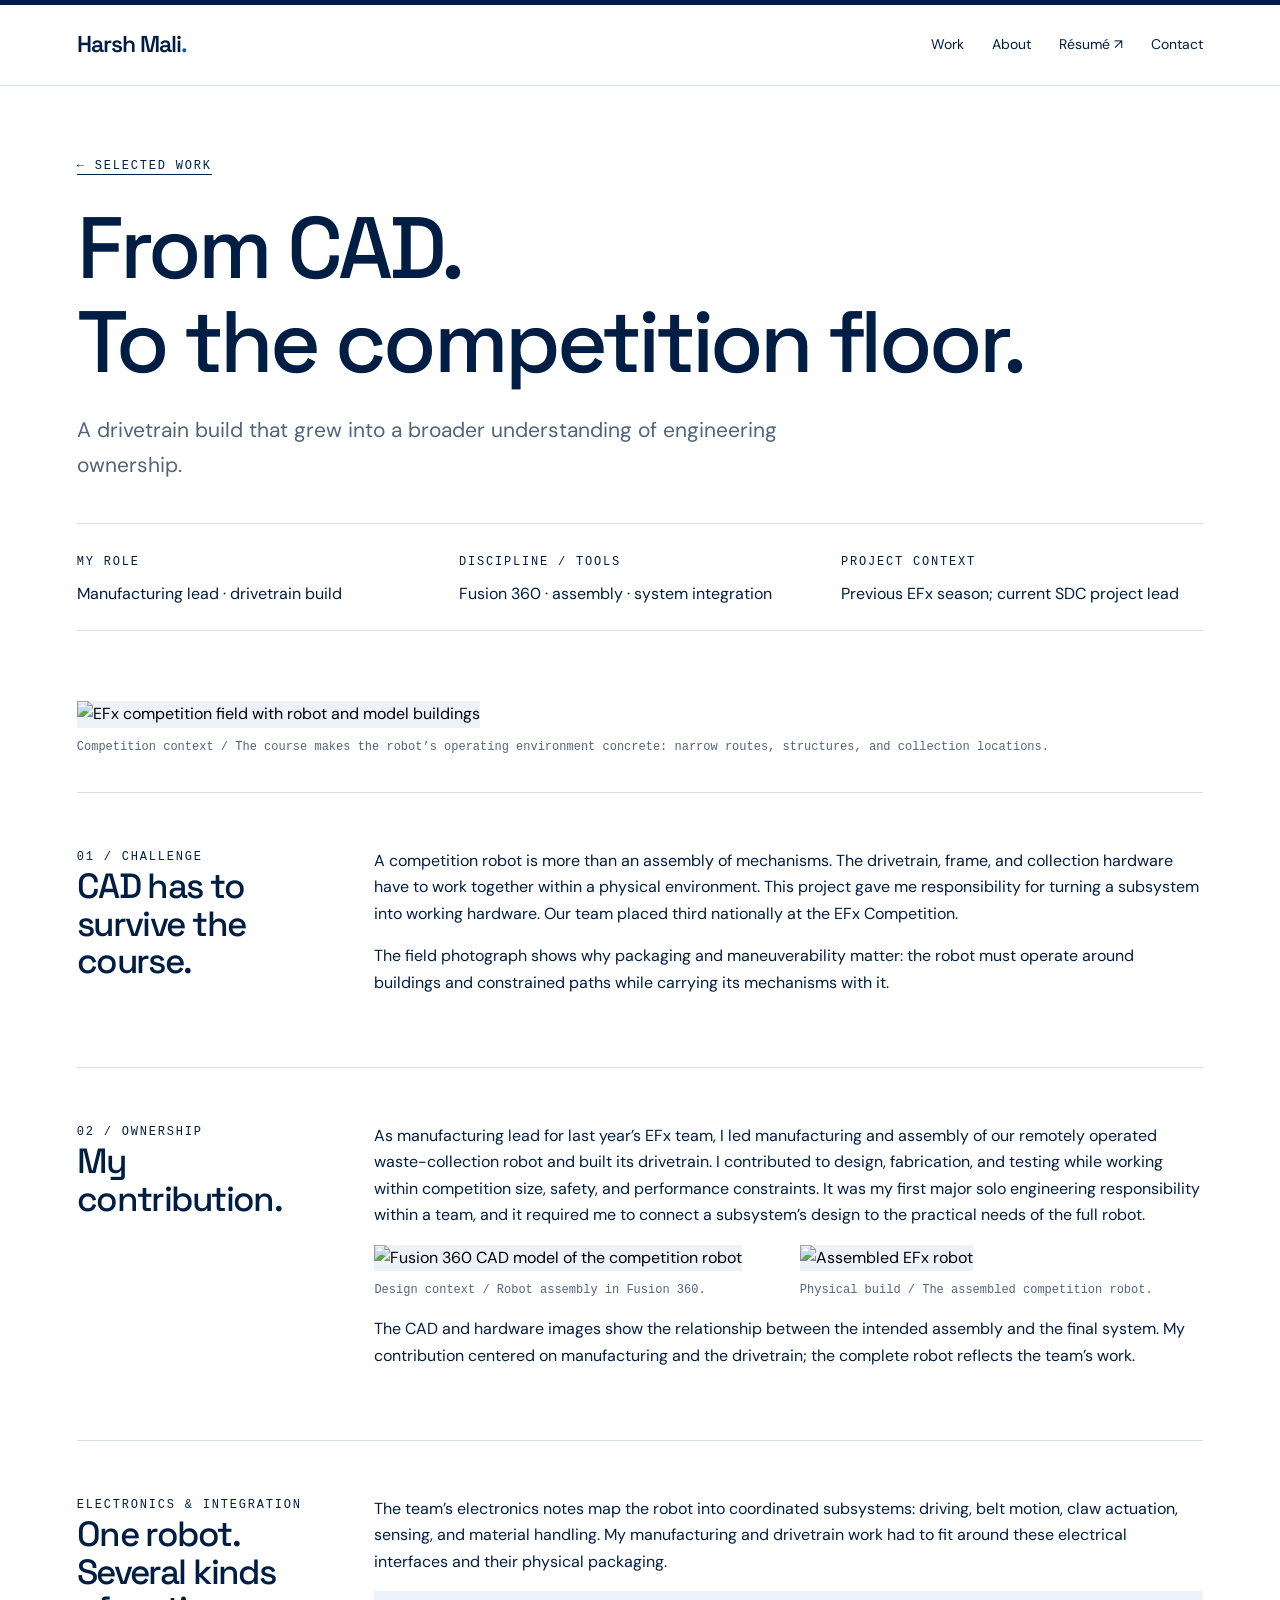
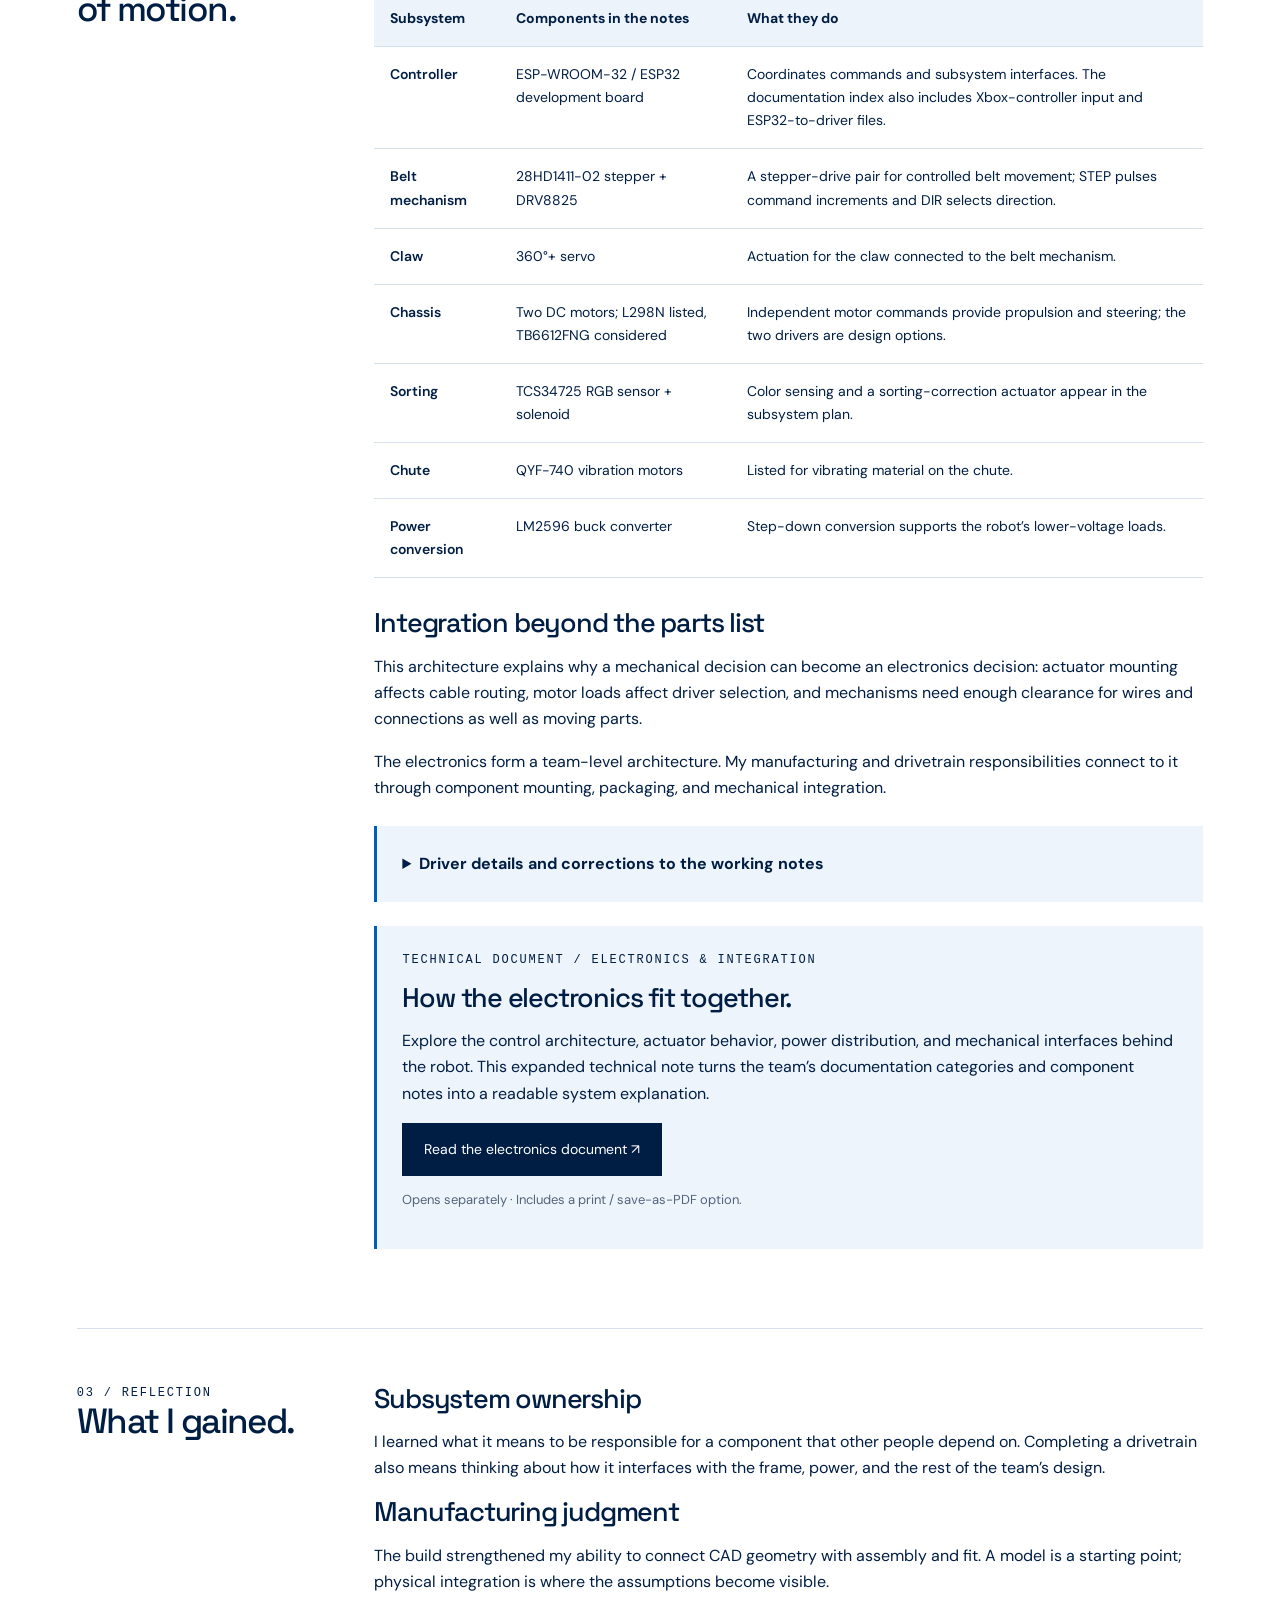
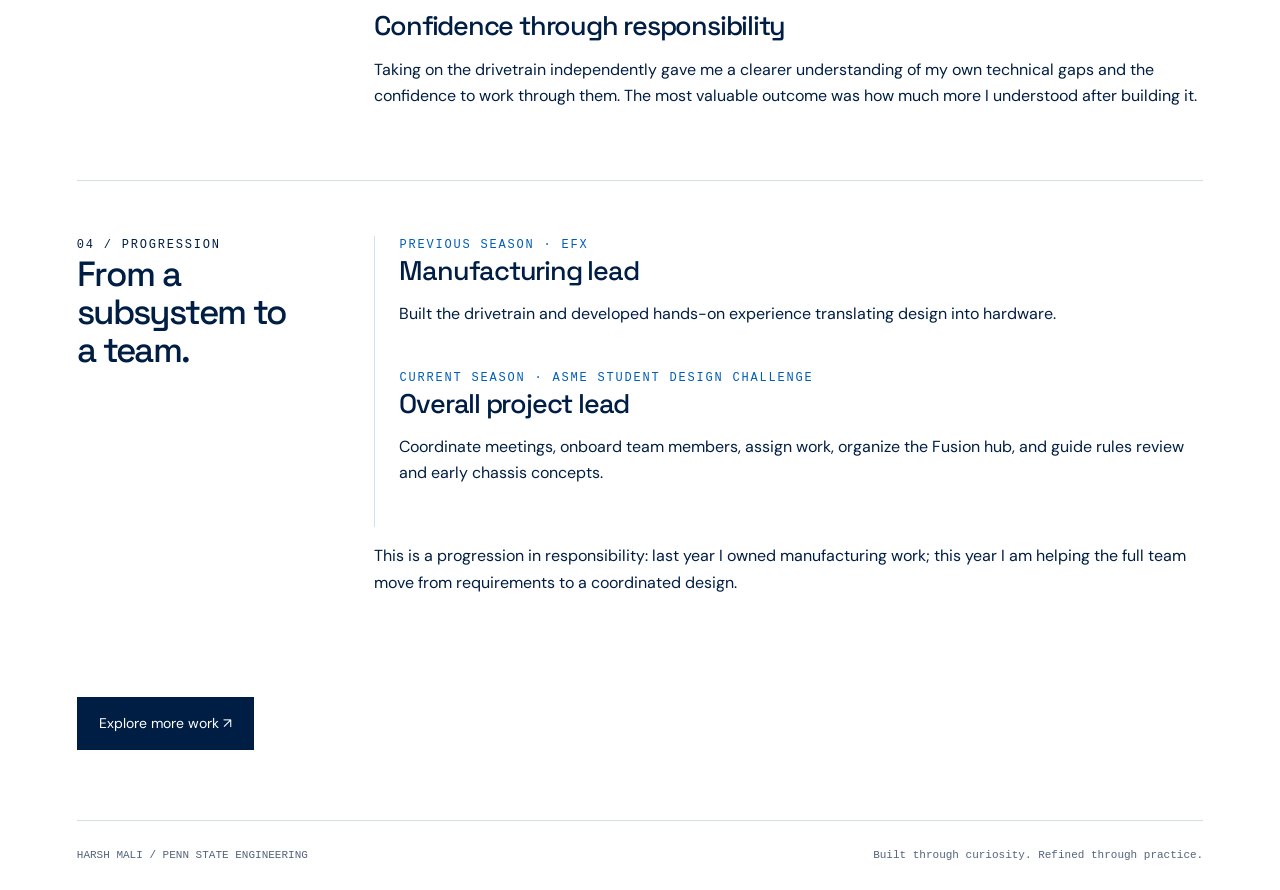
==== efx.html @ 294d9cc9 "Add files via upload" ====
<!doctype html><html lang="en"><head><meta charset="utf-8"><meta name="viewport" content="width=device-width,initial-scale=1"><meta name="description" content="Harsh Mali — mechanical engineering, robotics, additive manufacturing research, and hands-on project work at Penn State."><title>EFx Robotics | Harsh Mali</title><link rel="stylesheet" href="style.css"></head><body><a class="skip" href="#main">Skip to content</a><nav><a class="brand" href="index.html">Harsh Mali<span style="color:#005eb8">.</span></a><div class="links"><a href="index.html#work">Work</a><a href="index.html#about">About</a><a href="resume.html">Résumé ↗</a><a href="index.html#contact">Contact</a></div></nav><main id="main"><div class="wrap"><header class="case-hero"><a class="meta" href="index.html#work">← Selected work</a><h1>From CAD.<br>To the competition floor.</h1><p class="lede">A drivetrain build that grew into a broader understanding of engineering ownership.</p><div class="facts"><div><span class="meta">My role</span><p>Manufacturing lead · drivetrain build</p></div><div><span class="meta">Discipline / tools</span><p>Fusion 360 · assembly · system integration</p></div><div><span class="meta">Project context</span><p>Previous EFx season; current SDC project lead</p></div></div></header><figure class="wide-image "><button class="viewer" aria-label="Enlarge: EFx competition field with robot and model buildings"><img src="assets/competition.png" alt="EFx competition field with robot and model buildings" loading="lazy"></button><figcaption class="caption">Competition context / The course makes the robot’s operating environment concrete: narrow routes, structures, and collection locations.</figcaption></figure><section class="content-grid"><div><div class="meta">01 / Challenge</div><h2>CAD has to survive the course.</h2></div><div class="body-copy"><p>A competition robot is more than an assembly of mechanisms. The drivetrain, frame, and collection hardware have to work together within a physical environment. This project gave me responsibility for turning a subsystem into working hardware. Our team placed third nationally at the EFx Competition.</p><p>The field photograph shows why packaging and maneuverability matter: the robot must operate around buildings and constrained paths while carrying its mechanisms with it.</p></div></section><section class="content-grid"><div><div class="meta">02 / Ownership</div><h2>My contribution.</h2></div><div class="body-copy"><p>As manufacturing lead for last year’s EFx team, I led manufacturing and assembly of our remotely operated waste-collection robot and built its drivetrain. I contributed to design, fabrication, and testing while working within competition size, safety, and performance constraints. It was my first major solo engineering responsibility within a team, and it required me to connect a subsystem’s design to the practical needs of the full robot.</p><div class="gallery"><figure class="wide-image "><button class="viewer" aria-label="Enlarge: Fusion 360 CAD model of the competition robot"><img src="assets/project-3.png" alt="Fusion 360 CAD model of the competition robot" loading="lazy"></button><figcaption class="caption">Design context / Robot assembly in Fusion 360.</figcaption></figure><figure class="wide-image "><button class="viewer" aria-label="Enlarge: Assembled EFx robot"><img src="assets/project-2.png" alt="Assembled EFx robot" loading="lazy"></button><figcaption class="caption">Physical build / The assembled competition robot.</figcaption></figure></div><p>The CAD and hardware images show the relationship between the intended assembly and the final system. My contribution centered on manufacturing and the drivetrain; the complete robot reflects the team’s work.</p></div></section><section class="content-grid"><div><div class="meta">Electronics & integration</div><h2>One robot.<br>Several kinds of motion.</h2></div><div class="body-copy"><p>The team’s electronics notes map the robot into coordinated subsystems: driving, belt motion, claw actuation, sensing, and material handling. My manufacturing and drivetrain work had to fit around these electrical interfaces and their physical packaging.</p><div class="table-wrap"><table><thead><tr><th>Subsystem</th><th>Components in the notes</th><th>What they do</th></tr></thead><tbody><tr><td>Controller</td><td>ESP-WROOM-32 / ESP32 development board</td><td>Coordinates commands and subsystem interfaces. The documentation index also includes Xbox-controller input and ESP32-to-driver files.</td></tr><tr><td>Belt mechanism</td><td>28HD1411-02 stepper + DRV8825</td><td>A stepper-drive pair for controlled belt movement; STEP pulses command increments and DIR selects direction.</td></tr><tr><td>Claw</td><td>360°+ servo</td><td>Actuation for the claw connected to the belt mechanism.</td></tr><tr><td>Chassis</td><td>Two DC motors; L298N listed, TB6612FNG considered</td><td>Independent motor commands provide propulsion and steering; the two drivers are design options.</td></tr><tr><td>Sorting</td><td>TCS34725 RGB sensor + solenoid</td><td>Color sensing and a sorting-correction actuator appear in the subsystem plan.</td></tr><tr><td>Chute</td><td>QYF-740 vibration motors</td><td>Listed for vibrating material on the chute.</td></tr><tr><td>Power conversion</td><td>LM2596 buck converter</td><td>Step-down conversion supports the robot’s lower-voltage loads.</td></tr></tbody></table></div><h3 style="margin-top:30px">Integration beyond the parts list</h3><p>This architecture explains why a mechanical decision can become an electronics decision: actuator mounting affects cable routing, motor loads affect driver selection, and mechanisms need enough clearance for wires and connections as well as moving parts.</p><p>The electronics form a team-level architecture. My manufacturing and drivetrain responsibilities connect to it through component mounting, packaging, and mechanical integration.</p><details class="callout"><summary><strong>Driver details and corrections to the working notes</strong></summary><p>DRV8825 current regulation depends on the board’s sense resistance: I<sub>limit</sub> = V<sub>REF</sub> / (5R<sub>sense</sub>). A 0.8 A setting corresponds to 0.4 V only with 0.10 Ω sense resistors; it is not obtained by dividing current by the motor winding resistance.</p><p>STEP and DIR set motion; mode inputs select microstepping. nRESET and nSLEEP must be high for operation. nENBL disables the driver outputs when high. nFAULT reports a driver fault; it does not independently shut down every motor on the robot.</p><p>Direction depends on wiring and reference orientation. A driver-enable signal also does not, by itself, establish a complete emergency-stop system.</p><p class="notice">Reference: <a href="https://www.ti.com/lit/ds/symlink/drv8825.pdf" target="_blank" rel="noopener">Texas Instruments DRV8825 datasheet ↗</a>. Carrier-board pin numbering must be checked against the actual board.</p></details><article class="callout"><div class="meta">Technical document / Electronics & integration</div><h3 style="margin-top:12px">How the electronics fit together.</h3><p>Explore the control architecture, actuator behavior, power distribution, and mechanical interfaces behind the robot. This expanded technical note turns the team’s documentation categories and component notes into a readable system explanation.</p><a class="button" href="efx-electronics.html" target="_blank" rel="noopener noreferrer">Read the electronics document ↗</a><p class="notice">Opens separately · Includes a print / save-as-PDF option.</p></article></div></section><section class="content-grid"><div><div class="meta">03 / Reflection</div><h2>What I gained.</h2></div><div class="body-copy"><h3>Subsystem ownership</h3><p>I learned what it means to be responsible for a component that other people depend on. Completing a drivetrain also means thinking about how it interfaces with the frame, power, and the rest of the team’s design.</p><h3>Manufacturing judgment</h3><p>The build strengthened my ability to connect CAD geometry with assembly and fit. A model is a starting point; physical integration is where the assumptions become visible.</p><h3>Confidence through responsibility</h3><p>Taking on the drivetrain independently gave me a clearer understanding of my own technical gaps and the confidence to work through them. The most valuable outcome was how much more I understood after building it.</p></div></section><section class="content-grid"><div><div class="meta">04 / Progression</div><h2>From a subsystem to a team.</h2></div><div class="body-copy"><div class="timeline"><article><div class="meta">Previous season · EFx</div><h3>Manufacturing lead</h3><p>Built the drivetrain and developed hands-on experience translating design into hardware.</p></article><article><div class="meta">Current season · ASME Student Design Challenge</div><h3>Overall project lead</h3><p>Coordinate meetings, onboard team members, assign work, organize the Fusion hub, and guide rules review and early chassis concepts.</p></article></div><p>This is a progression in responsibility: last year I owned manufacturing work; this year I am helping the full team move from requirements to a coordinated design.</p></div></section><div class="actions" style="margin-bottom:70px"><a class="button" href="index.html#work">Explore more work ↗</a></div></div></main><div class="wrap"><footer><span>HARSH MALI / PENN STATE ENGINEERING</span><span>Built through curiosity. Refined through practice.</span></footer></div><dialog id="lightbox"><button type="button" onclick="this.closest('dialog').close()">Close ×</button><img alt=""></dialog><script src="site.js"></script></body></html>
---- style.css ----
@import url('https://fonts.googleapis.com/css2?family=DM+Sans:wght@400;500;600;700&family=Space+Grotesk:wght@400;500;600;700&display=swap');
:root{--ink:#001e44;--muted:#52647c;--paper:#ffffff;--line:#d4dfeb;--green:#96bff0;--dark:#001e44}*{box-sizing:border-box}html{scroll-behavior:smooth;scroll-padding-top:95px}body{margin:0;background:var(--paper);color:var(--ink);font-family:'DM Sans',Arial,sans-serif;line-height:1.65}a{color:inherit;text-underline-offset:5px}button{font:inherit;cursor:pointer}h1,h2,h3{font-family:'Space Grotesk',Arial,sans-serif;line-height:1.08;font-weight:500;letter-spacing:-.045em}h1{font-size:clamp(48px,6.8vw,100px);margin:24px 0}h2{font-size:clamp(36px,4vw,60px);margin:16px 0 30px}h3{font-size:27px;margin:0 0 16px}p{max-width:690px}nav{height:86px;display:flex;align-items:center;justify-content:space-between;gap:20px;border-bottom:1px solid var(--line);padding:0 6%;background:var(--paper);position:sticky;top:0;z-index:10}nav a{text-decoration:none;font-size:14px}nav .brand{font-family:'Space Grotesk',sans-serif;font-size:23px;font-weight:600;letter-spacing:-1px}nav .links{display:flex;gap:28px;align-items:center}.wrap{max-width:1440px;margin:auto;padding:0 6%}.eyebrow,.meta{font-family:monospace;font-size:12px;text-transform:uppercase;letter-spacing:1.8px}.eyebrow{display:flex;align-items:center;gap:10px}.dot{width:7px;height:7px;background:#005eb8;border-radius:50%;display:inline-block}.hero{display:grid;grid-template-columns:1.08fr 1fr;gap:7%;align-items:center;min-height:720px;padding-top:65px;padding-bottom:65px}.hero p{font-size:18px;color:var(--muted);max-width:550px}.hero-visual{position:relative;background:var(--dark);padding:25px;color:white;transform:rotate(1deg)}.hero-visual img{width:100%;aspect-ratio:1.06;object-fit:cover;display:block;filter:saturate(.8)}.hero-visual .meta{display:flex;justify-content:space-between;padding:12px 0 0;font-size:10px}.hero-visual:before{content:'DESIGN → BUILD → UNDERSTAND';display:block;font:10px monospace;letter-spacing:2px;padding-bottom:18px;color:var(--green)}.button{display:inline-flex;align-items:center;gap:35px;padding:14px 21px;background:var(--ink);color:white;text-decoration:none;font-size:14px;border:1px solid var(--ink)}.button.light{background:transparent;color:var(--ink)}.actions{display:flex;flex-wrap:wrap;gap:12px;margin-top:30px}.strip{display:flex;justify-content:space-between;border-top:1px solid var(--line);border-bottom:1px solid var(--line);padding:22px 0;gap:20px;font-size:13px}.section{padding:90px 0}.section-head{display:flex;justify-content:space-between;align-items:end;gap:40px}.section-head p{max-width:370px;color:var(--muted)}.project{display:grid;grid-template-columns:1.1fr 1fr;border-top:1px solid var(--line);padding:42px 0;gap:7%;align-items:center}.project:nth-of-type(even) .project-image{order:2}.project-image{overflow:hidden;background:#edf2f8;position:relative}.project-image img{width:100%;height:360px;object-fit:cover;display:block;transition:transform .5s}.project-image:hover img{transform:scale(1.025)}.project .number{color:var(--muted);font:12px monospace;margin-bottom:25px}.project h3{font-size:38px}.tags{display:flex;flex-wrap:wrap;gap:8px;margin:22px 0}.tags span{font:11px monospace;border:1px solid var(--line);padding:5px 9px}.text-link{display:inline-block;margin-top:12px;font-weight:600}.dark{background:var(--dark);color:var(--paper)}.dark p{color:#d1e1f2}.dark .meta{color:var(--green)}.split{display:grid;grid-template-columns:1fr 1fr;gap:9%}.principle{border-top:1px solid #37516f;padding:25px 0}.principle span{color:var(--green);font:12px monospace}.principle h3{font-size:24px;margin:12px 0}.contact{display:grid;grid-template-columns:230px 1fr;gap:8%;align-items:center}.contact img{width:100%;aspect-ratio:1;object-fit:cover;filter:saturate(.75)}footer{display:flex;justify-content:space-between;border-top:1px solid var(--line);padding:28px 0;font:11px monospace;color:var(--muted)}.case-hero{padding:65px 0 35px}.case-hero h1{max-width:1000px}.lede{font-size:21px;color:var(--muted);max-width:800px}.facts{display:grid;grid-template-columns:repeat(3,1fr);border-block:1px solid var(--line);margin-top:40px;padding:23px 0;gap:20px}.facts p{margin:8px 0 0}.wide-image{margin:35px 0}.wide-image img{width:100%;max-height:650px;object-fit:cover;background:#edf2f8}.caption{font:12px/1.6 monospace;color:var(--muted);padding-top:10px}.content-grid{display:grid;grid-template-columns:230px 1fr;gap:6%;padding:55px 0;border-top:1px solid var(--line)}.content-grid h2{font-size:35px;margin:0}.content-grid p:first-child{margin-top:0}.body-copy{max-width:840px}.body-copy p{max-width:840px}.gallery{display:grid;grid-template-columns:1fr 1fr;gap:22px}.gallery img{width:100%;height:300px;object-fit:contain;background:#edf2f8}.gallery figure{margin:0}.callout{padding:25px;background:#edf4fc;border-left:3px solid #005eb8;margin:24px 0}.flow{display:grid;grid-template-columns:repeat(4,1fr);gap:10px;margin:30px 0}.flow div{background:var(--dark);color:white;padding:20px 14px}.flow small{color:var(--green);font:11px monospace;display:block;margin-bottom:12px}.flow strong{display:block;font-size:16px}.flow p{font-size:12px;color:#d1e1f2;margin:8px 0 0}.downloads{display:grid;gap:0;margin:25px 0}.downloads a{display:flex;justify-content:space-between;gap:15px;padding:20px 0;border-top:1px solid var(--line);text-decoration:none}.downloads a:hover{color:#005eb8}.notice{font-size:13px;color:var(--muted)}.science img{image-rendering:auto;height:auto;min-height:140px}.timeline{border-left:1px solid var(--line);padding-left:24px}.timeline article{padding-bottom:25px}.timeline .meta{color:#005eb8}.resume{max-width:900px}.resume h3{margin-top:34px}.viewer{border:0;padding:0;background:none;width:100%;text-align:left}.viewer:hover{cursor:zoom-in}dialog{border:none;padding:25px;max-width:94vw;background:var(--paper)}dialog::backdrop{background:#06151edb}dialog img{display:block;max-width:85vw;max-height:80vh;object-fit:contain}dialog button{float:right;margin-bottom:12px;border:1px solid var(--line);background:white;padding:8px 18px}.skip{position:absolute;left:-9999px}.skip:focus{left:10px;top:10px;z-index:100;background:white}a:focus-visible,button:focus-visible{outline:3px solid #005eb8;outline-offset:5px}@media(max-width:800px){nav{padding:0 5%;height:75px}.links{gap:14px!important}.links a{font-size:12px}nav .brand{font-size:19px}.wrap{padding-left:6%;padding-right:6%}.hero{grid-template-columns:1fr;padding-top:45px;gap:40px;min-height:0}.hero-visual{transform:none}.hero-visual img{aspect-ratio:1.3}.strip{flex-wrap:wrap}.section{padding:60px 0}.section-head{display:block}.project,.split{grid-template-columns:1fr;gap:28px}.project:nth-of-type(even) .project-image{order:0}.project-image img{height:290px}.contact{grid-template-columns:100px 1fr;gap:25px}.contact h2{font-size:32px}.contact .actions{grid-column:1/-1}.content-grid{grid-template-columns:1fr;gap:22px}.facts{grid-template-columns:1fr}.gallery{grid-template-columns:1fr}.flow{grid-template-columns:1fr 1fr}.case-hero{padding-top:40px}footer{gap:20px}.contact img{align-self:start}}@media(prefers-reduced-motion:reduce){*{scroll-behavior:auto!important;transition:none!important}}
.video-pair{display:grid;gap:25px}.video-pair figure{margin:0}.video-pair video{display:block;width:100%;background:#001e44;min-height:190px}.case-hero .actions{margin-bottom:25px}@media(min-width:1000px){.video-pair video{min-height:220px}}
nav{border-top:5px solid #001e44}.hero-visual{box-shadow:16px 16px 0 #e9f0f9;transform:none}.hero-visual:before{color:#b9d6f5}.hero{background-image:linear-gradient(#dce6f233 1px,transparent 1px),linear-gradient(90deg,#dce6f233 1px,transparent 1px);background-size:36px 36px}.hero>div:first-child{background:#ffffffd9}.strip{color:#003a70;font-weight:600}.pub-card{background:#001e44;color:#fff;padding:32px}.pub-card a{color:#fff}.pub-card .meta{color:#a8cdf4}.pub-card .notice{color:#d1e1f2}.resource-grid{display:grid;grid-template-columns:repeat(3,1fr);gap:20px;margin:30px 0}.resource-card{border:1px solid var(--line);padding:28px;background:#f5f8fc}.resource-card h3{margin:18px 0;font-size:25px}.doc-diagram{width:100%;height:auto;border:1px solid var(--line);background:#fff}.doc-section{padding:48px 0;border-top:1px solid var(--line)}.doc-section h2{font-size:38px}.table-wrap{overflow-x:auto}table{width:100%;border-collapse:collapse;font-size:14px}th,td{padding:16px;text-align:left;vertical-align:top;border-bottom:1px solid var(--line)}th{background:#edf3fa;color:#001e44}td:first-child{font-weight:600}canvas{width:100%;height:440px;display:block;touch-action:none;background:#edf3fa}.cad-toolbar{display:flex;gap:12px;flex-wrap:wrap;padding:15px;background:#edf3fa}.cad-toolbar button{background:#fff;border:1px solid #bacce0;padding:7px 18px}.doc-section .notice{max-width:900px}.paper-title{font-size:25px;line-height:1.3;letter-spacing:-.025em}.video-error{background:#edf4fc;padding:14px}.video-error[hidden]{display:none}.resource-card a{display:inline-block;margin-top:12px}@media(max-width:800px){.resource-grid{grid-template-columns:1fr}.pub-card{padding:24px}canvas{height:330px}.hero-visual{box-shadow:8px 8px 0 #e9f0f9}}
.code-context{border-left:3px solid #005eb8;padding:12px 18px;background:#f0f5fc}.code-note{margin:30px 0 38px;border:1px solid #cfdaea;background:#f6f9fd}.code-note-heading{padding:24px 25px 6px}.code-note h4{font-family:'Space Grotesk',Arial,sans-serif;font-size:24px;line-height:1.25;letter-spacing:-.025em;margin:10px 0}.code-note-heading p{font-size:15px;color:#52647c}.code-note pre{margin:16px 0 0;padding:25px;background:#001e44;color:#e1efff;overflow-x:auto;font:13px/1.85 ui-monospace,SFMono-Regular,Consolas,monospace;tab-size:4}.code-note pre:focus-visible{outline:3px solid #005eb8;outline-offset:3px}.code-reason{padding:22px 25px}.code-reason strong{font-size:13px;text-transform:uppercase;letter-spacing:1px;color:#005eb8}.code-reason p{font-size:15px;margin:8px 0 0}@media(max-width:600px){.code-note-heading,.code-reason{padding-left:18px;padding-right:18px}.code-note pre{padding:20px 18px;font-size:12px}.code-note h4{font-size:22px}}
.body-copy{min-width:0}.code-note{max-width:100%;min-width:0}.code-note pre{max-width:100%}
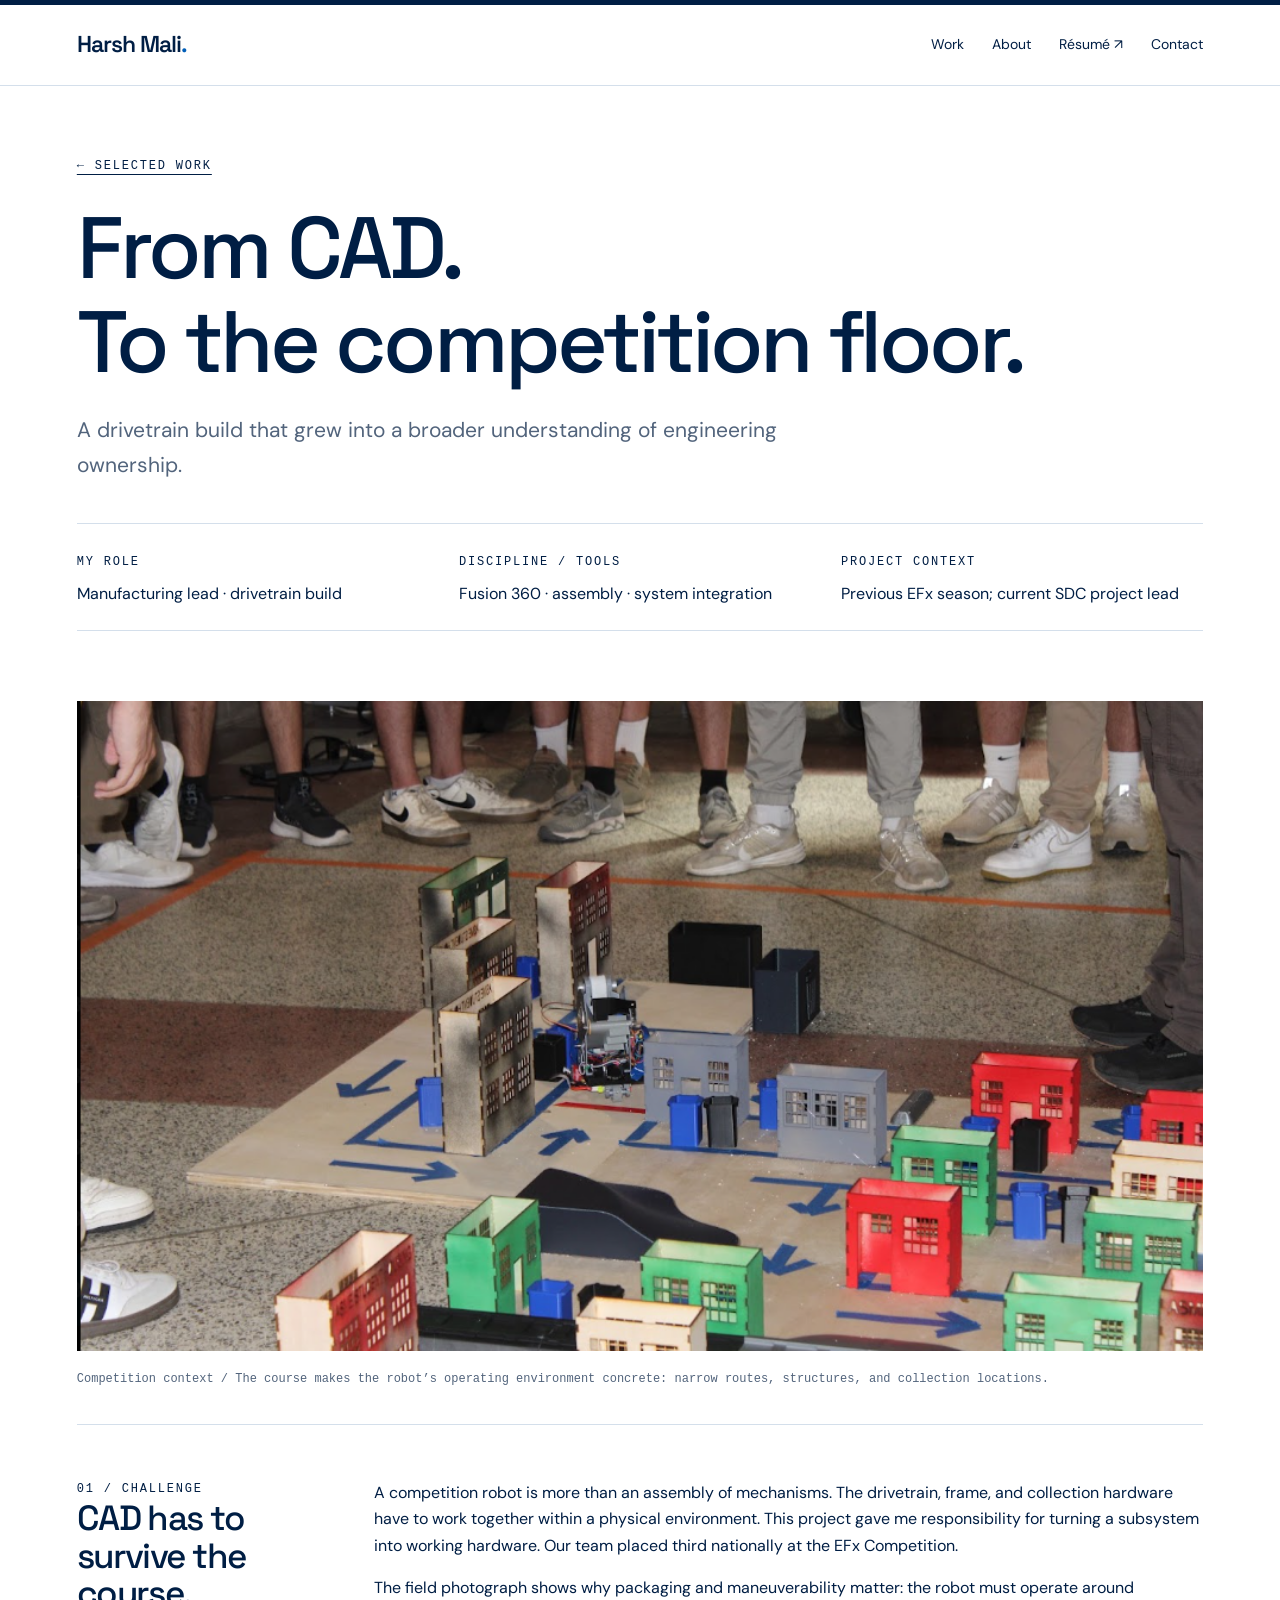
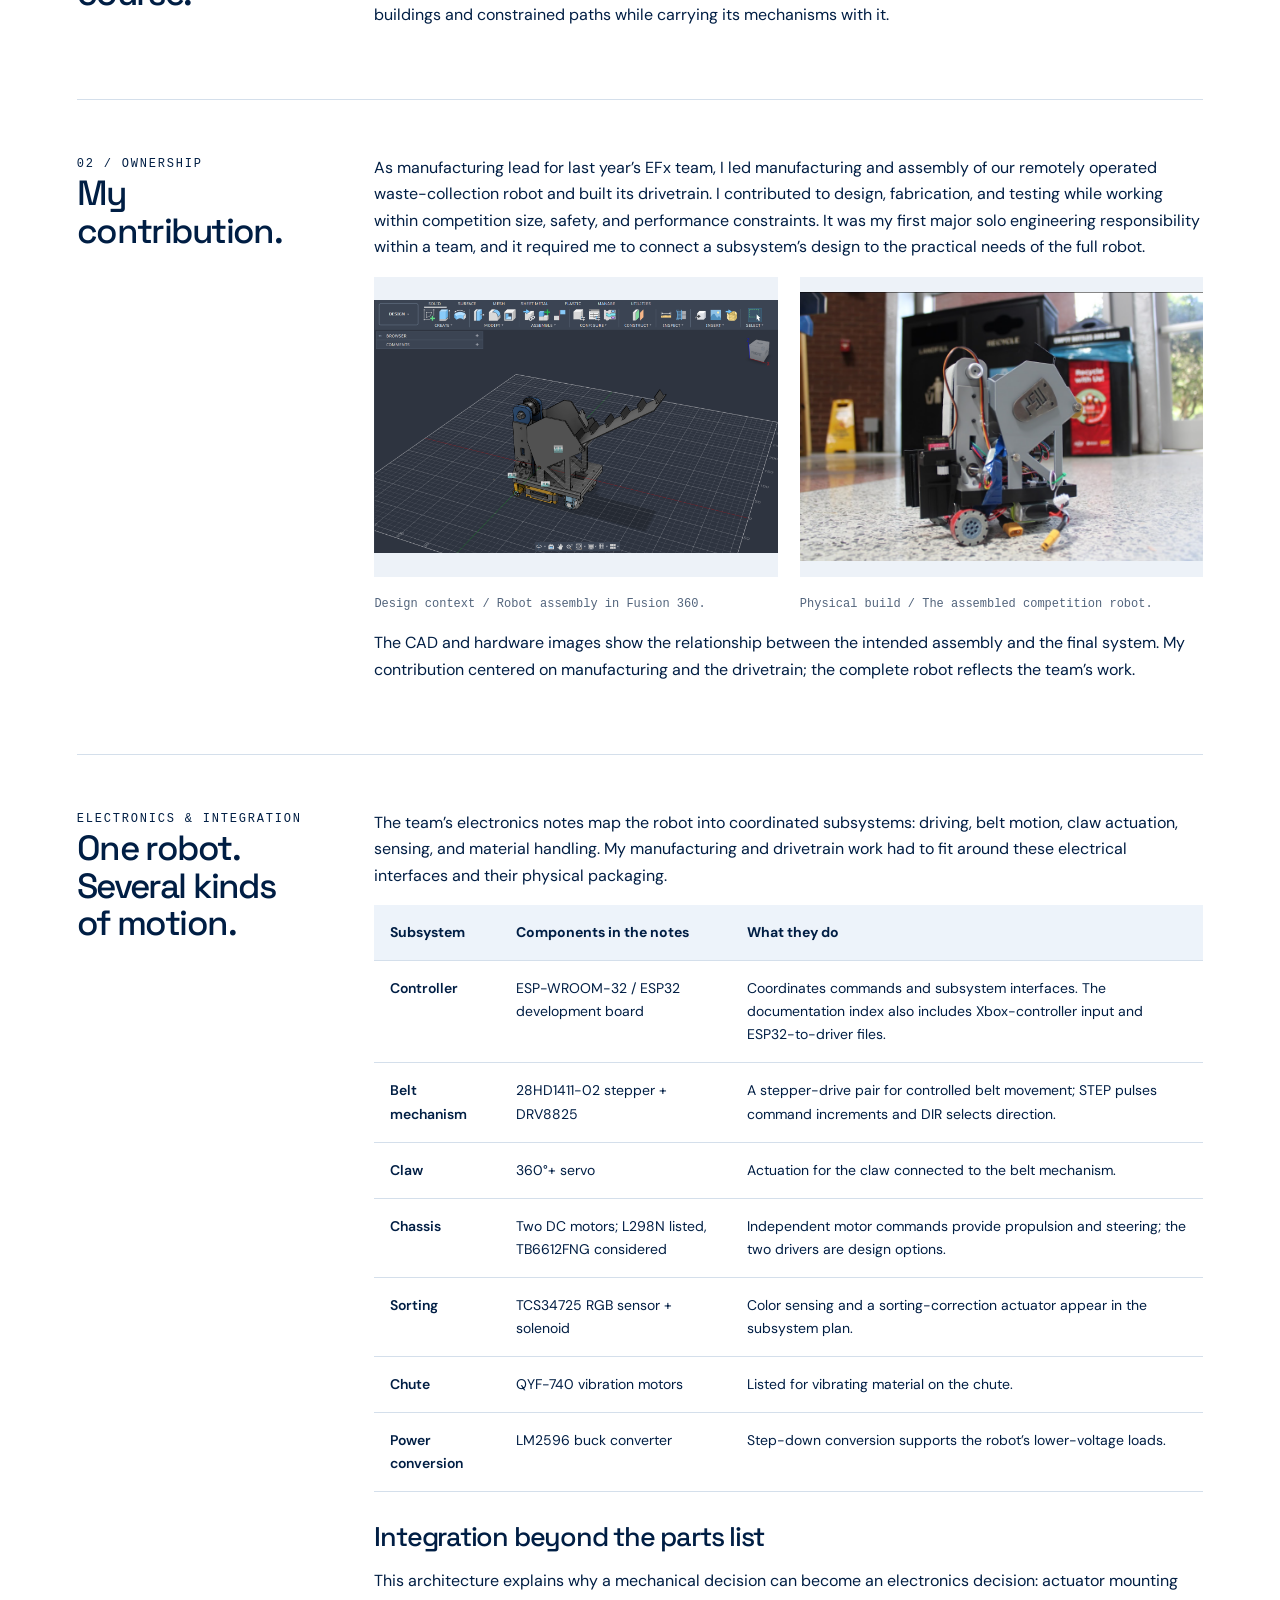
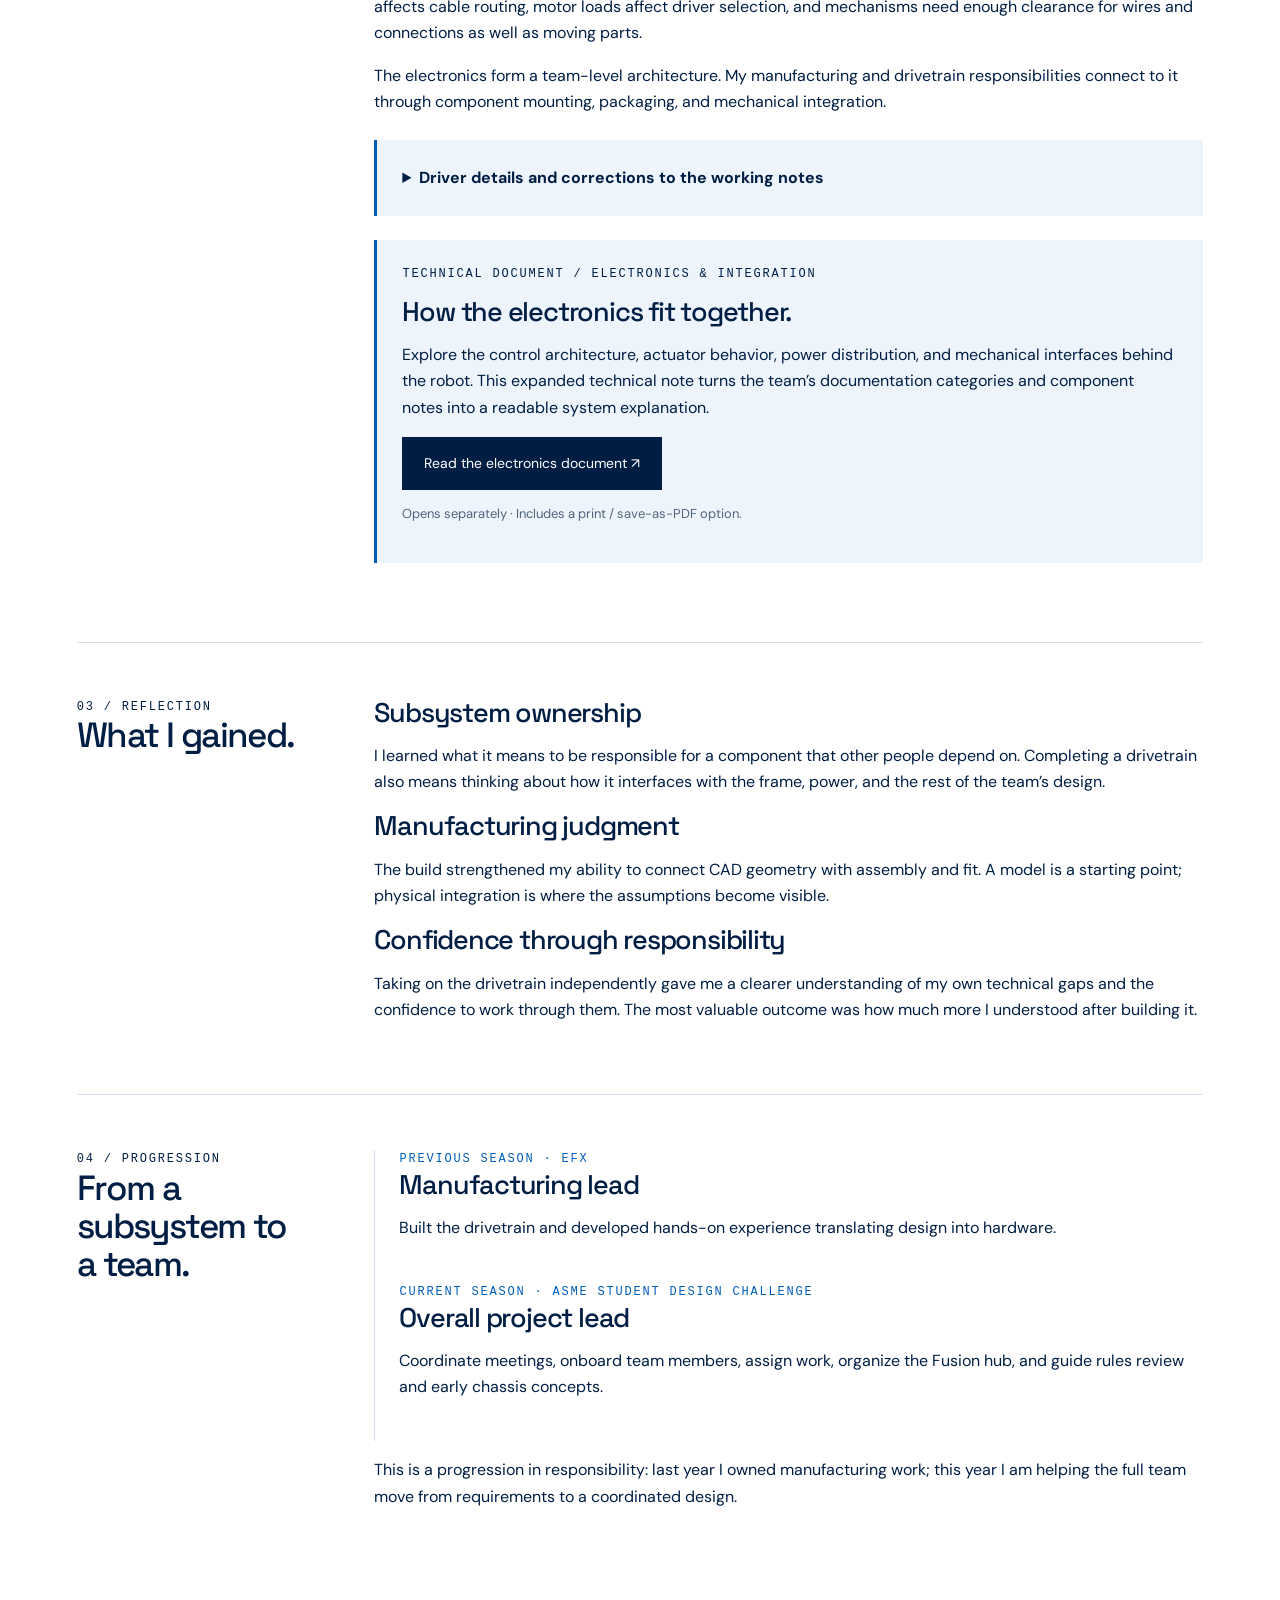
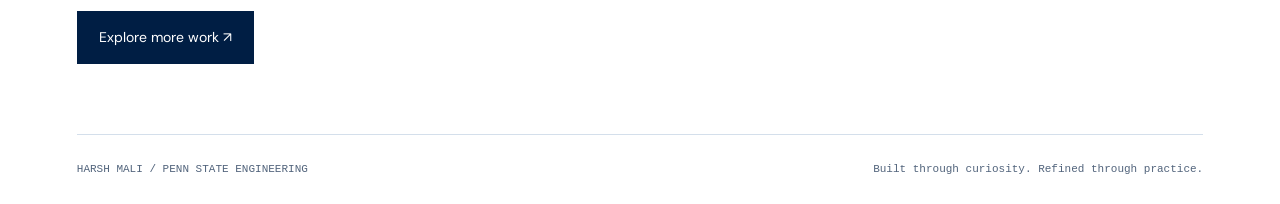
==== commit e25ba5f3: "Add files via upload" ====
--- a/efx.html
+++ b/efx.html
@@ -1 +1 @@
-<!doctype html><html lang="en"><head><meta charset="utf-8"><meta name="viewport" content="width=device-width,initial-scale=1"><meta name="description" content="Harsh Mali — mechanical engineering, robotics, additive manufacturing research, and hands-on project work at Penn State."><title>EFx Robotics | Harsh Mali</title><link rel="stylesheet" href="style.css"></head><body><a class="skip" href="#main">Skip to content</a><nav><a class="brand" href="index.html">Harsh Mali<span style="color:#005eb8">.</span></a><div class="links"><a href="index.html#work">Work</a><a href="index.html#about">About</a><a href="resume.html">Résumé ↗</a><a href="index.html#contact">Contact</a></div></nav><main id="main"><div class="wrap"><header class="case-hero"><a class="meta" href="index.html#work">← Selected work</a><h1>From CAD.<br>To the competition floor.</h1><p class="lede">A drivetrain build that grew into a broader understanding of engineering ownership.</p><div class="facts"><div><span class="meta">My role</span><p>Manufacturing lead · drivetrain build</p></div><div><span class="meta">Discipline / tools</span><p>Fusion 360 · assembly · system integration</p></div><div><span class="meta">Project context</span><p>Previous EFx season; current SDC project lead</p></div></div></header><figure class="wide-image "><button class="viewer" aria-label="Enlarge: EFx competition field with robot and model buildings"><img src="assets/competition.png" alt="EFx competition field with robot and model buildings" loading="lazy"></button><figcaption class="caption">Competition context / The course makes the robot’s operating environment concrete: narrow routes, structures, and collection locations.</figcaption></figure><section class="content-grid"><div><div class="meta">01 / Challenge</div><h2>CAD has to survive the course.</h2></div><div class="body-copy"><p>A competition robot is more than an assembly of mechanisms. The drivetrain, frame, and collection hardware have to work together within a physical environment. This project gave me responsibility for turning a subsystem into working hardware. Our team placed third nationally at the EFx Competition.</p><p>The field photograph shows why packaging and maneuverability matter: the robot must operate around buildings and constrained paths while carrying its mechanisms with it.</p></div></section><section class="content-grid"><div><div class="meta">02 / Ownership</div><h2>My contribution.</h2></div><div class="body-copy"><p>As manufacturing lead for last year’s EFx team, I led manufacturing and assembly of our remotely operated waste-collection robot and built its drivetrain. I contributed to design, fabrication, and testing while working within competition size, safety, and performance constraints. It was my first major solo engineering responsibility within a team, and it required me to connect a subsystem’s design to the practical needs of the full robot.</p><div class="gallery"><figure class="wide-image "><button class="viewer" aria-label="Enlarge: Fusion 360 CAD model of the competition robot"><img src="assets/project-3.png" alt="Fusion 360 CAD model of the competition robot" loading="lazy"></button><figcaption class="caption">Design context / Robot assembly in Fusion 360.</figcaption></figure><figure class="wide-image "><button class="viewer" aria-label="Enlarge: Assembled EFx robot"><img src="assets/project-2.png" alt="Assembled EFx robot" loading="lazy"></button><figcaption class="caption">Physical build / The assembled competition robot.</figcaption></figure></div><p>The CAD and hardware images show the relationship between the intended assembly and the final system. My contribution centered on manufacturing and the drivetrain; the complete robot reflects the team’s work.</p></div></section><section class="content-grid"><div><div class="meta">Electronics & integration</div><h2>One robot.<br>Several kinds of motion.</h2></div><div class="body-copy"><p>The team’s electronics notes map the robot into coordinated subsystems: driving, belt motion, claw actuation, sensing, and material handling. My manufacturing and drivetrain work had to fit around these electrical interfaces and their physical packaging.</p><div class="table-wrap"><table><thead><tr><th>Subsystem</th><th>Components in the notes</th><th>What they do</th></tr></thead><tbody><tr><td>Controller</td><td>ESP-WROOM-32 / ESP32 development board</td><td>Coordinates commands and subsystem interfaces. The documentation index also includes Xbox-controller input and ESP32-to-driver files.</td></tr><tr><td>Belt mechanism</td><td>28HD1411-02 stepper + DRV8825</td><td>A stepper-drive pair for controlled belt movement; STEP pulses command increments and DIR selects direction.</td></tr><tr><td>Claw</td><td>360°+ servo</td><td>Actuation for the claw connected to the belt mechanism.</td></tr><tr><td>Chassis</td><td>Two DC motors; L298N listed, TB6612FNG considered</td><td>Independent motor commands provide propulsion and steering; the two drivers are design options.</td></tr><tr><td>Sorting</td><td>TCS34725 RGB sensor + solenoid</td><td>Color sensing and a sorting-correction actuator appear in the subsystem plan.</td></tr><tr><td>Chute</td><td>QYF-740 vibration motors</td><td>Listed for vibrating material on the chute.</td></tr><tr><td>Power conversion</td><td>LM2596 buck converter</td><td>Step-down conversion supports the robot’s lower-voltage loads.</td></tr></tbody></table></div><h3 style="margin-top:30px">Integration beyond the parts list</h3><p>This architecture explains why a mechanical decision can become an electronics decision: actuator mounting affects cable routing, motor loads affect driver selection, and mechanisms need enough clearance for wires and connections as well as moving parts.</p><p>The electronics form a team-level architecture. My manufacturing and drivetrain responsibilities connect to it through component mounting, packaging, and mechanical integration.</p><details class="callout"><summary><strong>Driver details and corrections to the working notes</strong></summary><p>DRV8825 current regulation depends on the board’s sense resistance: I<sub>limit</sub> = V<sub>REF</sub> / (5R<sub>sense</sub>). A 0.8 A setting corresponds to 0.4 V only with 0.10 Ω sense resistors; it is not obtained by dividing current by the motor winding resistance.</p><p>STEP and DIR set motion; mode inputs select microstepping. nRESET and nSLEEP must be high for operation. nENBL disables the driver outputs when high. nFAULT reports a driver fault; it does not independently shut down every motor on the robot.</p><p>Direction depends on wiring and reference orientation. A driver-enable signal also does not, by itself, establish a complete emergency-stop system.</p><p class="notice">Reference: <a href="https://www.ti.com/lit/ds/symlink/drv8825.pdf" target="_blank" rel="noopener">Texas Instruments DRV8825 datasheet ↗</a>. Carrier-board pin numbering must be checked against the actual board.</p></details><article class="callout"><div class="meta">Technical document / Electronics & integration</div><h3 style="margin-top:12px">How the electronics fit together.</h3><p>Explore the control architecture, actuator behavior, power distribution, and mechanical interfaces behind the robot. This expanded technical note turns the team’s documentation categories and component notes into a readable system explanation.</p><a class="button" href="efx-electronics.html" target="_blank" rel="noopener noreferrer">Read the electronics document ↗</a><p class="notice">Opens separately · Includes a print / save-as-PDF option.</p></article></div></section><section class="content-grid"><div><div class="meta">03 / Reflection</div><h2>What I gained.</h2></div><div class="body-copy"><h3>Subsystem ownership</h3><p>I learned what it means to be responsible for a component that other people depend on. Completing a drivetrain also means thinking about how it interfaces with the frame, power, and the rest of the team’s design.</p><h3>Manufacturing judgment</h3><p>The build strengthened my ability to connect CAD geometry with assembly and fit. A model is a starting point; physical integration is where the assumptions become visible.</p><h3>Confidence through responsibility</h3><p>Taking on the drivetrain independently gave me a clearer understanding of my own technical gaps and the confidence to work through them. The most valuable outcome was how much more I understood after building it.</p></div></section><section class="content-grid"><div><div class="meta">04 / Progression</div><h2>From a subsystem to a team.</h2></div><div class="body-copy"><div class="timeline"><article><div class="meta">Previous season · EFx</div><h3>Manufacturing lead</h3><p>Built the drivetrain and developed hands-on experience translating design into hardware.</p></article><article><div class="meta">Current season · ASME Student Design Challenge</div><h3>Overall project lead</h3><p>Coordinate meetings, onboard team members, assign work, organize the Fusion hub, and guide rules review and early chassis concepts.</p></article></div><p>This is a progression in responsibility: last year I owned manufacturing work; this year I am helping the full team move from requirements to a coordinated design.</p></div></section><div class="actions" style="margin-bottom:70px"><a class="button" href="index.html#work">Explore more work ↗</a></div></div></main><div class="wrap"><footer><span>HARSH MALI / PENN STATE ENGINEERING</span><span>Built through curiosity. Refined through practice.</span></footer></div><dialog id="lightbox"><button type="button" onclick="this.closest('dialog').close()">Close ×</button><img alt=""></dialog><script src="site.js"></script></body></html>+<!doctype html><html lang="en"><head><meta charset="utf-8"><meta name="viewport" content="width=device-width,initial-scale=1"><meta name="description" content="Harsh Mali — mechanical engineering, robotics, additive manufacturing research, and hands-on project work at Penn State."><title>EFx Robotics | Harsh Mali</title><link rel="stylesheet" href="style.css"></head><body><a class="skip" href="#main">Skip to content</a><nav><a class="brand" href="index.html">Harsh Mali<span style="color:#005eb8">.</span></a><div class="links"><a href="index.html#work">Work</a><a href="index.html#about">About</a><a href="resume.html">Résumé ↗</a><a href="index.html#contact">Contact</a></div></nav><main id="main"><div class="wrap"><header class="case-hero"><a class="meta" href="index.html#work">← Selected work</a><h1>From CAD.<br>To the competition floor.</h1><p class="lede">A drivetrain build that grew into a broader understanding of engineering ownership.</p><div class="facts"><div><span class="meta">My role</span><p>Manufacturing lead · drivetrain build</p></div><div><span class="meta">Discipline / tools</span><p>Fusion 360 · assembly · system integration</p></div><div><span class="meta">Project context</span><p>Previous EFx season; current SDC project lead</p></div></div></header><figure class="wide-image "><button class="viewer" aria-label="Enlarge: EFx competition field with robot and model buildings"><img src="competition.png" alt="EFx competition field with robot and model buildings" loading="lazy"></button><figcaption class="caption">Competition context / The course makes the robot’s operating environment concrete: narrow routes, structures, and collection locations.</figcaption></figure><section class="content-grid"><div><div class="meta">01 / Challenge</div><h2>CAD has to survive the course.</h2></div><div class="body-copy"><p>A competition robot is more than an assembly of mechanisms. The drivetrain, frame, and collection hardware have to work together within a physical environment. This project gave me responsibility for turning a subsystem into working hardware. Our team placed third nationally at the EFx Competition.</p><p>The field photograph shows why packaging and maneuverability matter: the robot must operate around buildings and constrained paths while carrying its mechanisms with it.</p></div></section><section class="content-grid"><div><div class="meta">02 / Ownership</div><h2>My contribution.</h2></div><div class="body-copy"><p>As manufacturing lead for last year’s EFx team, I led manufacturing and assembly of our remotely operated waste-collection robot and built its drivetrain. I contributed to design, fabrication, and testing while working within competition size, safety, and performance constraints. It was my first major solo engineering responsibility within a team, and it required me to connect a subsystem’s design to the practical needs of the full robot.</p><div class="gallery"><figure class="wide-image "><button class="viewer" aria-label="Enlarge: Fusion 360 CAD model of the competition robot"><img src="project-3.png" alt="Fusion 360 CAD model of the competition robot" loading="lazy"></button><figcaption class="caption">Design context / Robot assembly in Fusion 360.</figcaption></figure><figure class="wide-image "><button class="viewer" aria-label="Enlarge: Assembled EFx robot"><img src="project-2.png" alt="Assembled EFx robot" loading="lazy"></button><figcaption class="caption">Physical build / The assembled competition robot.</figcaption></figure></div><p>The CAD and hardware images show the relationship between the intended assembly and the final system. My contribution centered on manufacturing and the drivetrain; the complete robot reflects the team’s work.</p></div></section><section class="content-grid"><div><div class="meta">Electronics & integration</div><h2>One robot.<br>Several kinds of motion.</h2></div><div class="body-copy"><p>The team’s electronics notes map the robot into coordinated subsystems: driving, belt motion, claw actuation, sensing, and material handling. My manufacturing and drivetrain work had to fit around these electrical interfaces and their physical packaging.</p><div class="table-wrap"><table><thead><tr><th>Subsystem</th><th>Components in the notes</th><th>What they do</th></tr></thead><tbody><tr><td>Controller</td><td>ESP-WROOM-32 / ESP32 development board</td><td>Coordinates commands and subsystem interfaces. The documentation index also includes Xbox-controller input and ESP32-to-driver files.</td></tr><tr><td>Belt mechanism</td><td>28HD1411-02 stepper + DRV8825</td><td>A stepper-drive pair for controlled belt movement; STEP pulses command increments and DIR selects direction.</td></tr><tr><td>Claw</td><td>360°+ servo</td><td>Actuation for the claw connected to the belt mechanism.</td></tr><tr><td>Chassis</td><td>Two DC motors; L298N listed, TB6612FNG considered</td><td>Independent motor commands provide propulsion and steering; the two drivers are design options.</td></tr><tr><td>Sorting</td><td>TCS34725 RGB sensor + solenoid</td><td>Color sensing and a sorting-correction actuator appear in the subsystem plan.</td></tr><tr><td>Chute</td><td>QYF-740 vibration motors</td><td>Listed for vibrating material on the chute.</td></tr><tr><td>Power conversion</td><td>LM2596 buck converter</td><td>Step-down conversion supports the robot’s lower-voltage loads.</td></tr></tbody></table></div><h3 style="margin-top:30px">Integration beyond the parts list</h3><p>This architecture explains why a mechanical decision can become an electronics decision: actuator mounting affects cable routing, motor loads affect driver selection, and mechanisms need enough clearance for wires and connections as well as moving parts.</p><p>The electronics form a team-level architecture. My manufacturing and drivetrain responsibilities connect to it through component mounting, packaging, and mechanical integration.</p><details class="callout"><summary><strong>Driver details and corrections to the working notes</strong></summary><p>DRV8825 current regulation depends on the board’s sense resistance: I<sub>limit</sub> = V<sub>REF</sub> / (5R<sub>sense</sub>). A 0.8 A setting corresponds to 0.4 V only with 0.10 Ω sense resistors; it is not obtained by dividing current by the motor winding resistance.</p><p>STEP and DIR set motion; mode inputs select microstepping. nRESET and nSLEEP must be high for operation. nENBL disables the driver outputs when high. nFAULT reports a driver fault; it does not independently shut down every motor on the robot.</p><p>Direction depends on wiring and reference orientation. A driver-enable signal also does not, by itself, establish a complete emergency-stop system.</p><p class="notice">Reference: <a href="https://www.ti.com/lit/ds/symlink/drv8825.pdf" target="_blank" rel="noopener">Texas Instruments DRV8825 datasheet ↗</a>. Carrier-board pin numbering must be checked against the actual board.</p></details><article class="callout"><div class="meta">Technical document / Electronics & integration</div><h3 style="margin-top:12px">How the electronics fit together.</h3><p>Explore the control architecture, actuator behavior, power distribution, and mechanical interfaces behind the robot. This expanded technical note turns the team’s documentation categories and component notes into a readable system explanation.</p><a class="button" href="efx-electronics.html" target="_blank" rel="noopener noreferrer">Read the electronics document ↗</a><p class="notice">Opens separately · Includes a print / save-as-PDF option.</p></article></div></section><section class="content-grid"><div><div class="meta">03 / Reflection</div><h2>What I gained.</h2></div><div class="body-copy"><h3>Subsystem ownership</h3><p>I learned what it means to be responsible for a component that other people depend on. Completing a drivetrain also means thinking about how it interfaces with the frame, power, and the rest of the team’s design.</p><h3>Manufacturing judgment</h3><p>The build strengthened my ability to connect CAD geometry with assembly and fit. A model is a starting point; physical integration is where the assumptions become visible.</p><h3>Confidence through responsibility</h3><p>Taking on the drivetrain independently gave me a clearer understanding of my own technical gaps and the confidence to work through them. The most valuable outcome was how much more I understood after building it.</p></div></section><section class="content-grid"><div><div class="meta">04 / Progression</div><h2>From a subsystem to a team.</h2></div><div class="body-copy"><div class="timeline"><article><div class="meta">Previous season · EFx</div><h3>Manufacturing lead</h3><p>Built the drivetrain and developed hands-on experience translating design into hardware.</p></article><article><div class="meta">Current season · ASME Student Design Challenge</div><h3>Overall project lead</h3><p>Coordinate meetings, onboard team members, assign work, organize the Fusion hub, and guide rules review and early chassis concepts.</p></article></div><p>This is a progression in responsibility: last year I owned manufacturing work; this year I am helping the full team move from requirements to a coordinated design.</p></div></section><div class="actions" style="margin-bottom:70px"><a class="button" href="index.html#work">Explore more work ↗</a></div></div></main><div class="wrap"><footer><span>HARSH MALI / PENN STATE ENGINEERING</span><span>Built through curiosity. Refined through practice.</span></footer></div><dialog id="lightbox"><button type="button" onclick="this.closest('dialog').close()">Close ×</button><img alt=""></dialog><script src="site.js"></script></body></html>
